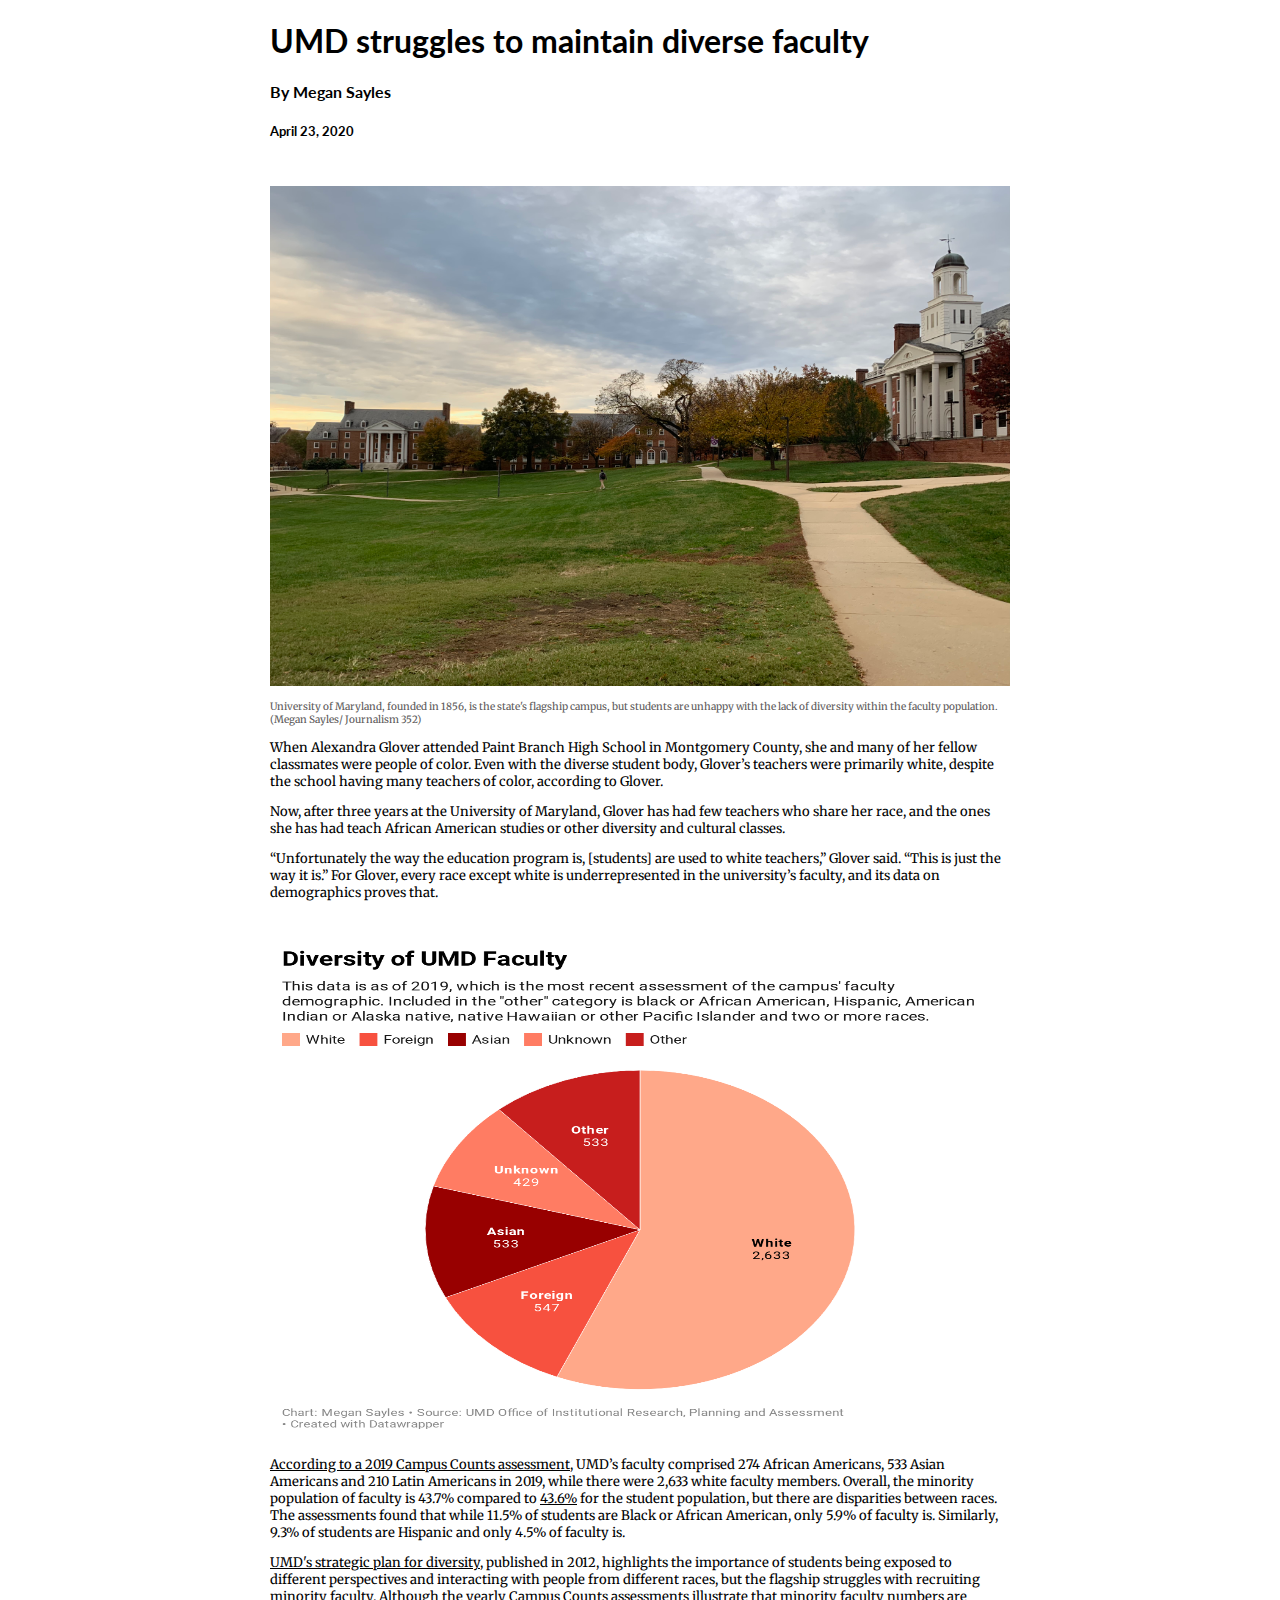
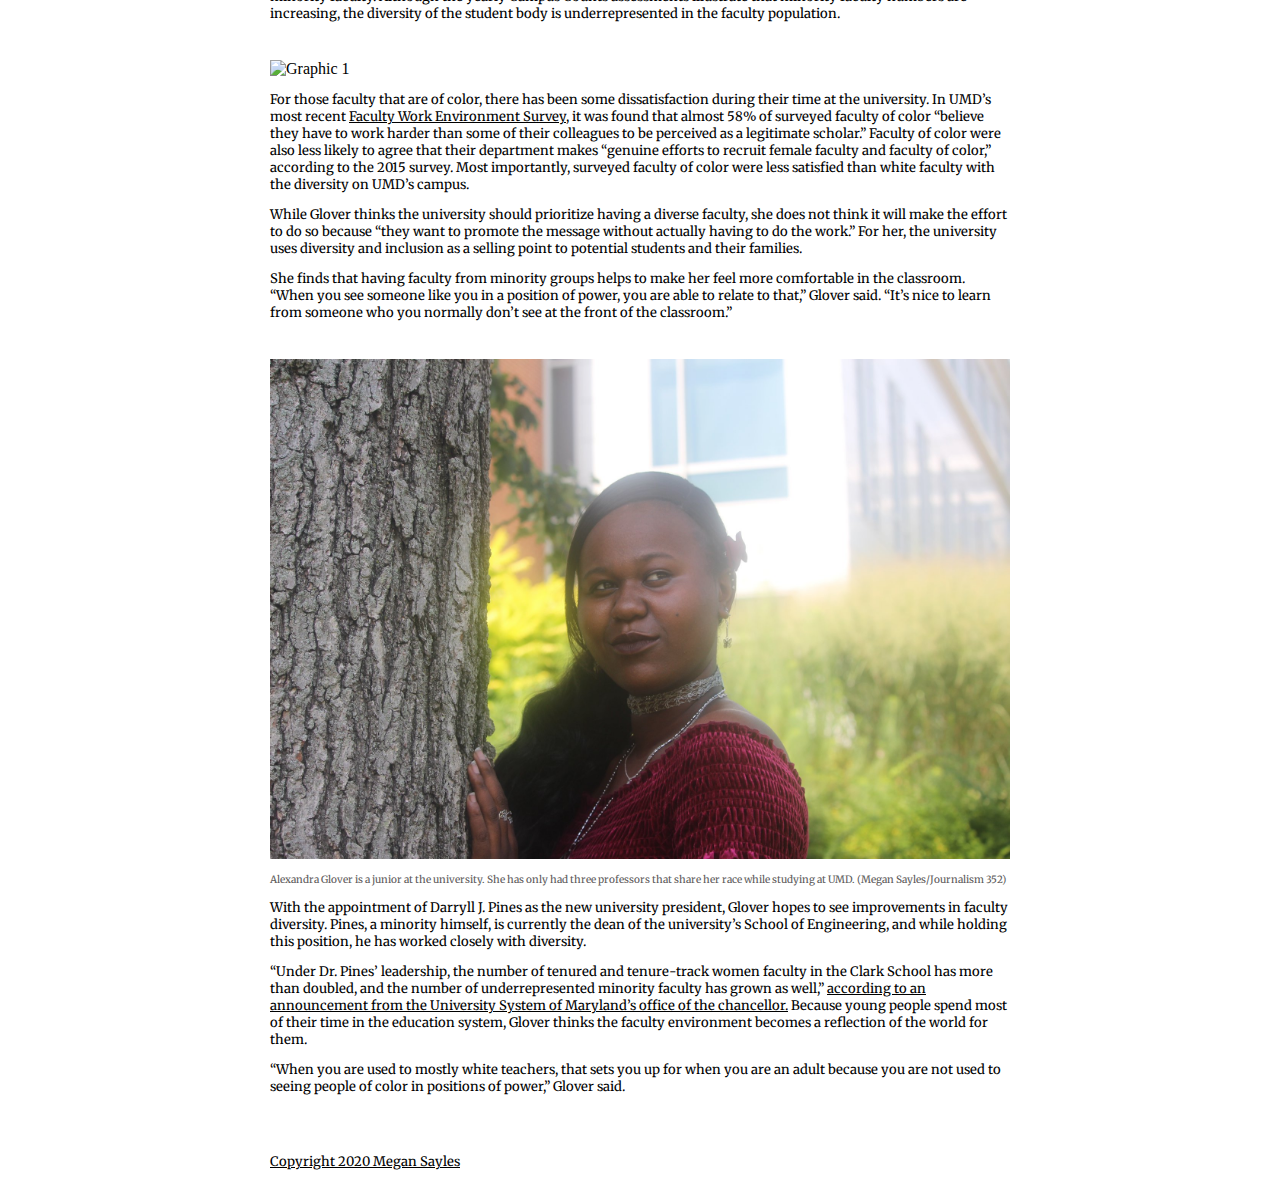
==== final-project/index.html @ bae2ed4a "Final-Project" ====
<!DOCTYPE html>
<html lang= "en">
<head>
  <link href="https://fonts.googleapis.com/css2?family=Lato&family=Merriweather&display=swap" rel="stylesheet">
  <link rel="stylesheet" type="text/css" href="style.css">
  <title>UMD Struggles to Maintain Diverse Faculty</title>
</head>
  <body>
    <h1>UMD struggles to maintain diverse faculty</h1>
    <h4>By Megan Sayles</h4>
    <h5>April 23, 2020</h5>
      <img src="images/352pic2.jpg" alt="Picture of UMD Campus">
      <p class="caption1">University of Maryland, founded in 1856, is the state's flagship campus,
        but students are unhappy with the lack of diversity within the faculty population. (Megan Sayles/
        Journalism 352)</p>
      <p>When Alexandra Glover attended Paint Branch High School in Montgomery County,
      she and many of her fellow classmates were people of color. Even with the diverse
      student body, Glover’s teachers were primarily white, despite the school  having
      many teachers of color, according to Glover. </p>

      <p>Now, after three years at the University of Maryland, Glover has had few
      teachers who share her race, and the ones she has had teach African American studies
      or other diversity and cultural classes.</p>

      <p>“Unfortunately the way the education program is, [students] are used to white
      teachers,” Glover said. “This is just the way it is.” For Glover, every race except
      white is underrepresented in the university’s faculty, and its data on demographics
      proves that.</p>

    <div class="graphic2">
      <img src="images/graphic2.png" alt="Graphic 2">
    </div>

      <p><a href="https://www.irpa.umd.edu/CampusCounts/Employees/employeesumm.pdf">
      According to a 2019 Campus Counts assessment,</a> UMD’s faculty comprised
      274 African Americans, 533 Asian Americans and 210 Latin Americans in 2019, while
      there were 2,633 white faculty members. Overall, the minority population of faculty
      is 43.7% compared to <a href="https://irpa.umd.edu/CampusCounts/Enrollments/stuprofile_allug.pdf">43.6%</a> for the student population,
      but there are disparities between races. The assessments found that while 11.5% of students are Black or African American, only 5.9% of
      faculty is. Similarly, 9.3% of students are Hispanic and only 4.5% of faculty is.</p>




      <p><a href="https://issuu.com/umaryland/docs/22628">UMD's strategic plan for diversity,</a> published in 2012, highlights the importance of
      students being exposed to different perspectives and interacting with people from
      different races, but the flagship struggles with recruiting minority faculty. Although the yearly Campus Counts assessments illustrate that
      minority faculty numbers are increasing, the diversity of the student body is underrepresented
      in the faculty population.</p>

      <div class="graphic1">
        <img src="images/graphic1.png" alt="Graphic 1">
      </div>

      <p>For those faculty that are of color, there has been some dissatisfaction during their
      time at the university. In UMD’s most recent <a href="https://www.advance.umd.edu/sites/default/files/University%20of%20Maryland%20Faculty%20Work%20Environment%20Survey%202015%20Executive%20Summary%20FINAL.pdf">
      Faculty Work Environment Survey,</a> it was
      found that almost 58% of surveyed faculty of color “believe they have to work harder
      than some of their colleagues to be perceived as a legitimate scholar.” Faculty of
      color were also less likely to agree that their department makes “genuine efforts to
      recruit female faculty and faculty of color,” according to the 2015 survey. Most
      importantly, surveyed faculty of color were less satisfied than white faculty with
      the diversity on UMD’s campus.</p>

      <p>While Glover thinks the university should prioritize having a diverse faculty,
      she does not think it will make the effort to do so because “they want to promote
      the message without actually having to do the work.” For her, the university uses
      diversity and inclusion as a selling point to potential students and their families.</p>

       <p>She finds that having faculty from minority groups helps to make her feel more
      comfortable in the classroom. “When you see someone like you in a position of
      power, you are able to relate to that,” Glover said. “It’s nice to learn from
      someone who you normally don’t see at the front of the classroom.”</p>

      <img src="images/alex.jpg" alt="Picture of Alex">
      <p class="caption2"> Alexandra Glover is a junior at the university. She has only had three
        professors that share her race while studying at UMD. (Megan Sayles/Journalism 352)<p>

      <p>With the appointment of Darryll J. Pines as the new university president,
      Glover hopes to see improvements in faculty diversity. Pines, a minority himself,
      is currently the dean of the university’s School of Engineering, and while holding
      this position, he has worked closely with diversity.</p>

      <p>“Under Dr. Pines’ leadership, the number of tenured and tenure-track women faculty
      in the Clark School has more than doubled, and the number of underrepresented minority
      faculty has grown as well,” <a href="https://umd.edu/presidential-search">according to an announcement from the University System of
      Maryland’s office of the chancellor.</a> Because young people spend most of their time in
      the education system, Glover thinks the faculty environment becomes a reflection of
      the world for them.</p>

      <p>“When you are used to mostly white teachers, that sets you up for when you are an
      adult because you are not used to seeing people of color in positions of power,” Glover said.</p>

      <p class="copyright"><a href="https://msayles.github.io/jour352/portfolio/index.html">Copyright 2020 Megan Sayles</a></p>
    </body>

</html>
---- final-project/style.css ----
body {
  margin: 0 auto;
  width: 740px;
}
h1 {
  font-family: 'Lato', sans-serif;
}
h4 {
  font-family: 'Lato', sans-serif;
}
h5 {
  font-family: 'Lato', sans-serif;
}
p {
  font-size: 13px;
  font-family: 'Merriweather', serif;
}
img {
  width:740px;
  height:500px;
  padding-bottom: 0px;
  padding-top: 25px;
}
.graphic1 {
  display: inline-block;
}
.graphic2 {
  display: inline-block;
}
a {
  color:black;
}
a:hover {
  color:#757a82;
}
.caption1 {
  padding-top: 0px;
  color: #5c5a5a;
  font-size: 10px;
}
.caption2 {
  padding-top: 0px;
  color: #5c5a5a;
  font-size:10px;
}
.copyright {
  padding-top: 45px;
}
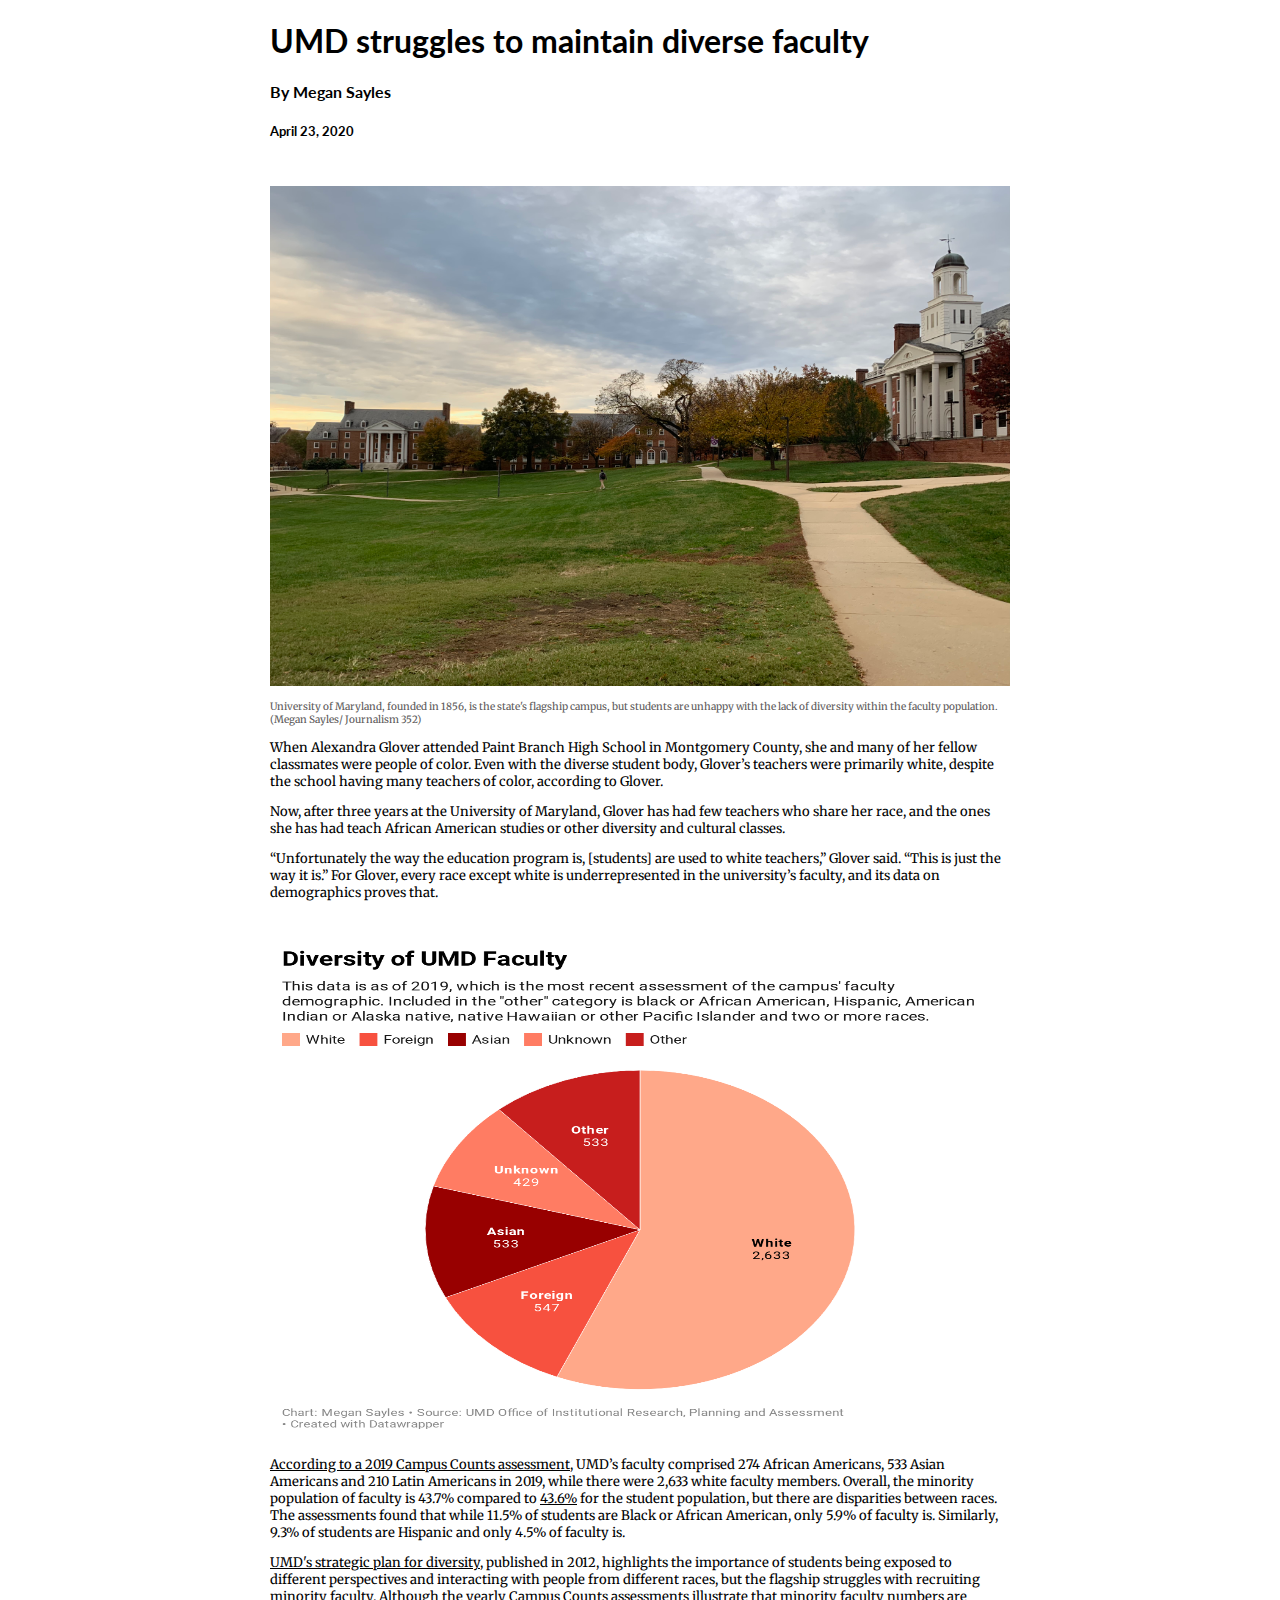
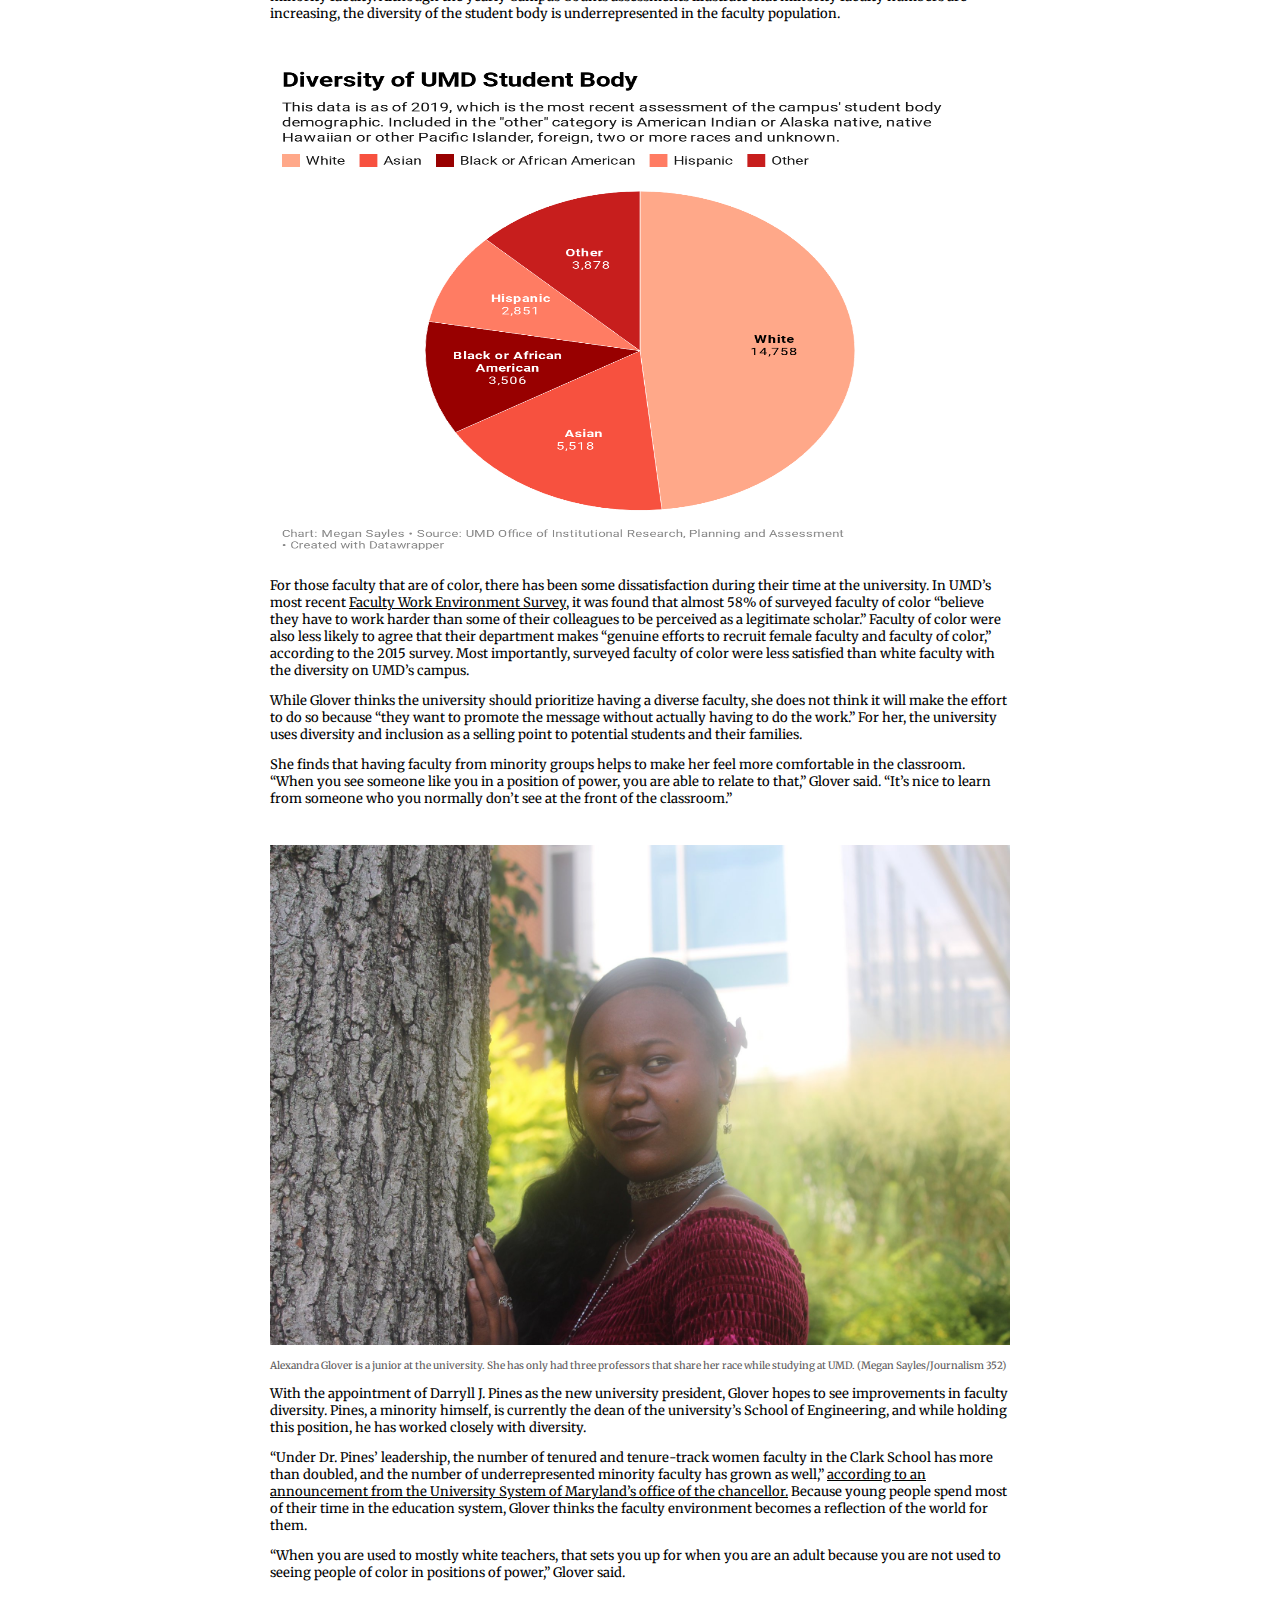
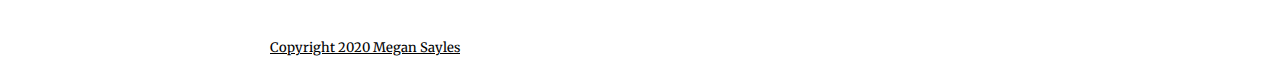
==== commit fa70479e: "final project 2" ====
--- a/final-project/index.html
+++ b/final-project/index.html
@@ -49,7 +49,7 @@
       in the faculty population.</p>
 
       <div class="graphic1">
-        <img src="images/graphic1.png" alt="Graphic 1">
+        <img src="images/Graphic1.png" alt="Graphic 1">
       </div>
 
       <p>For those faculty that are of color, there has been some dissatisfaction during their
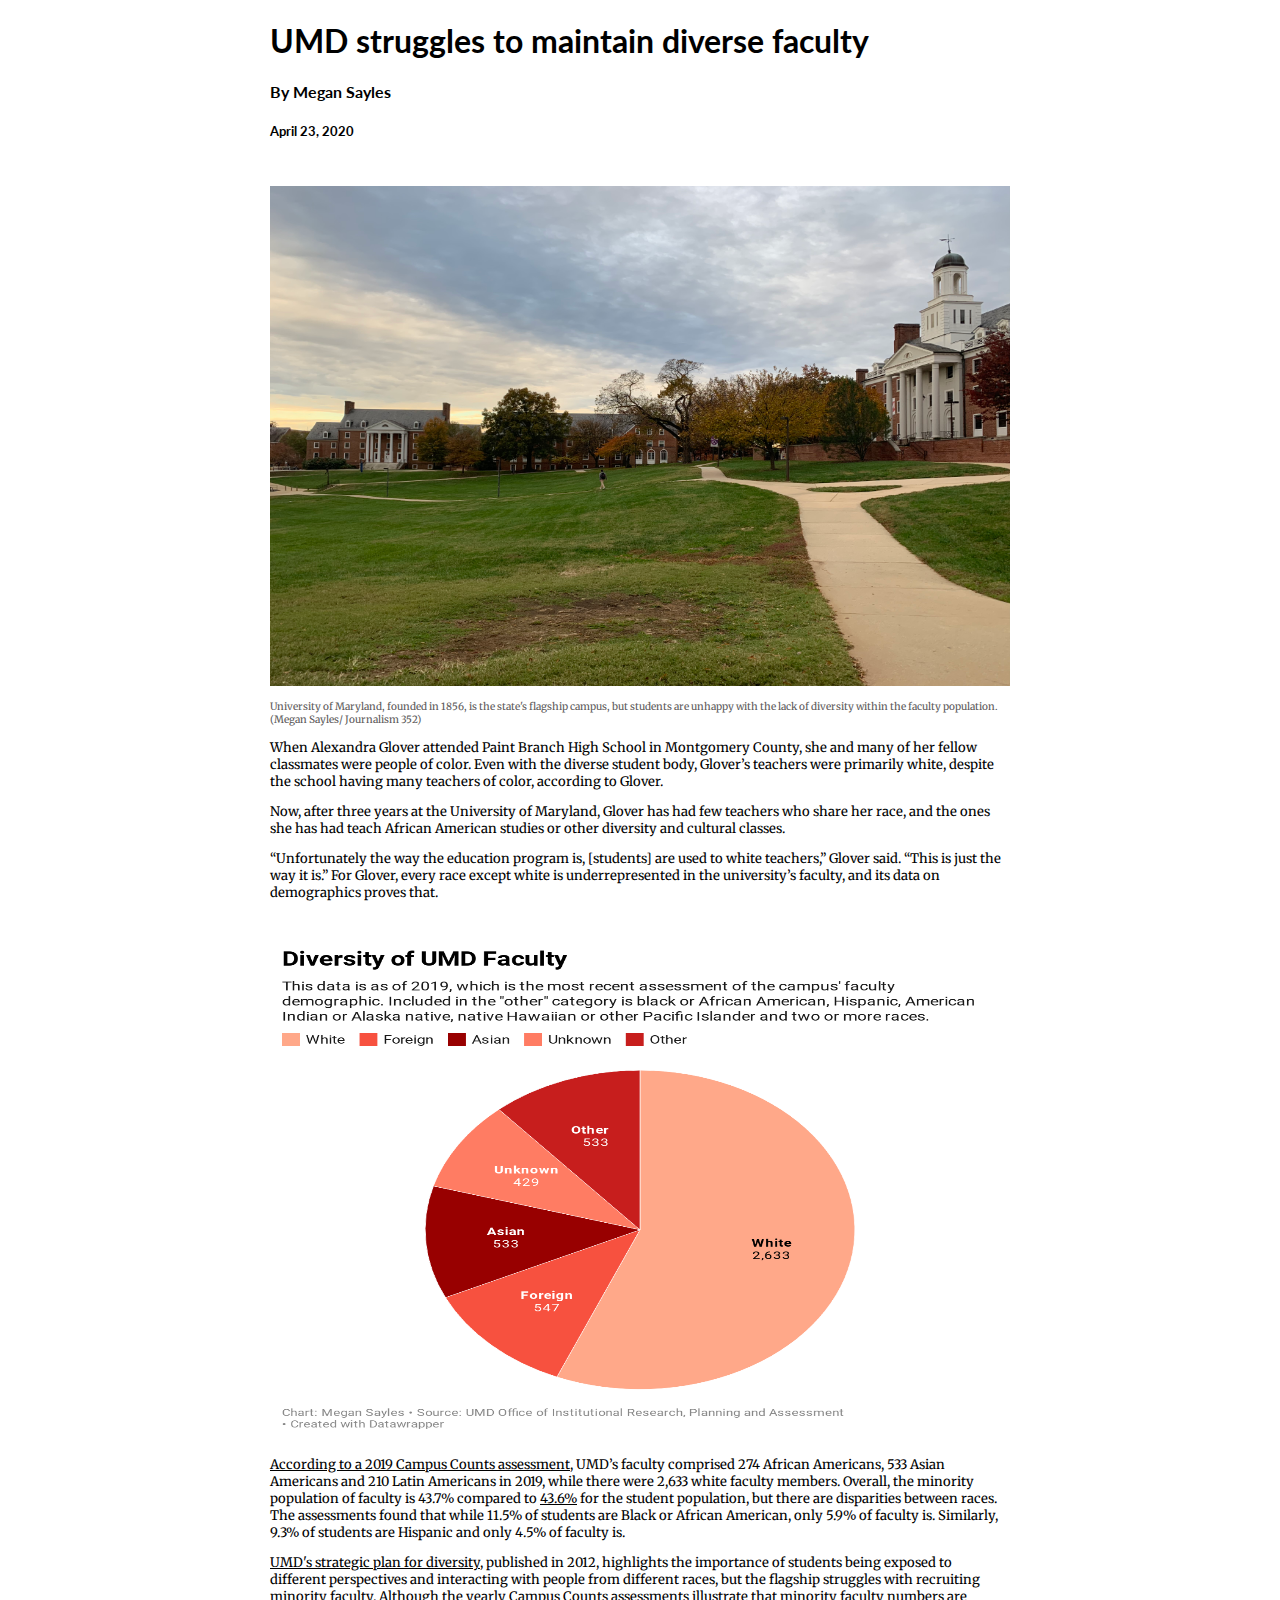
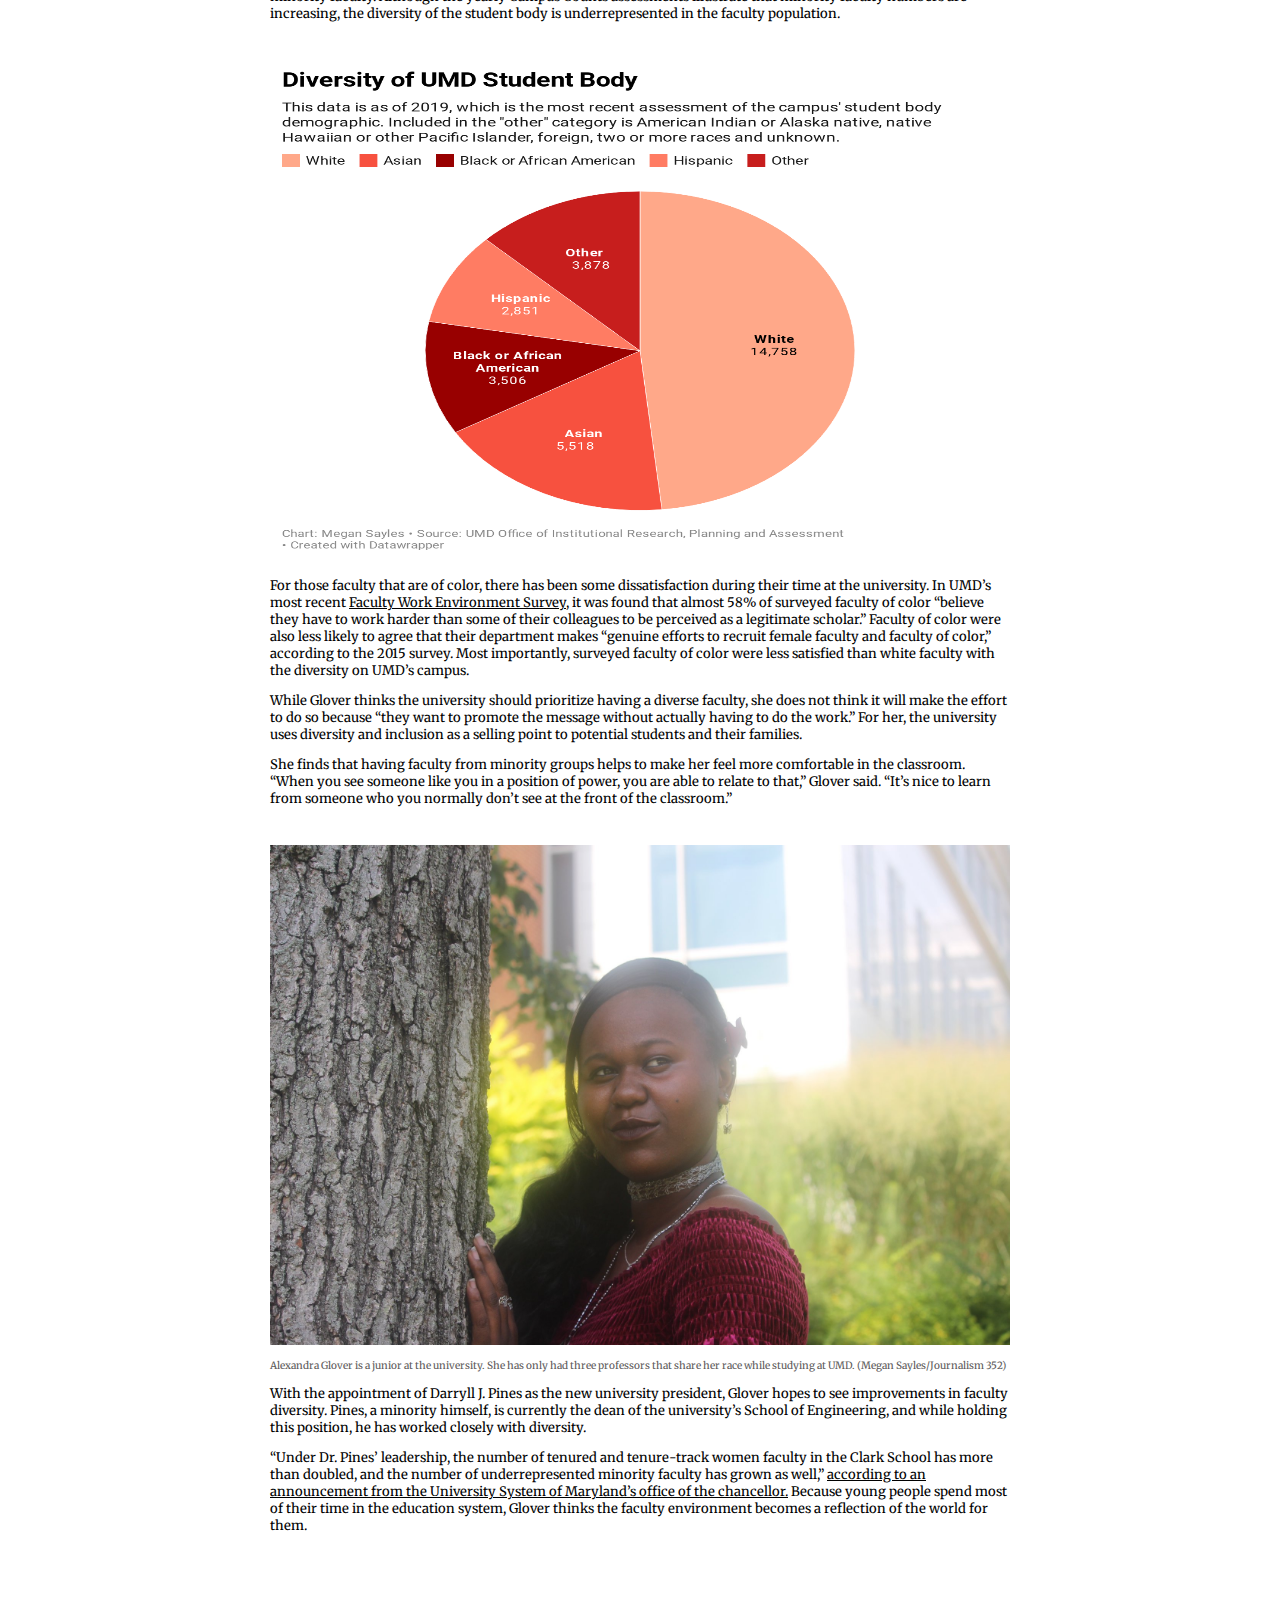
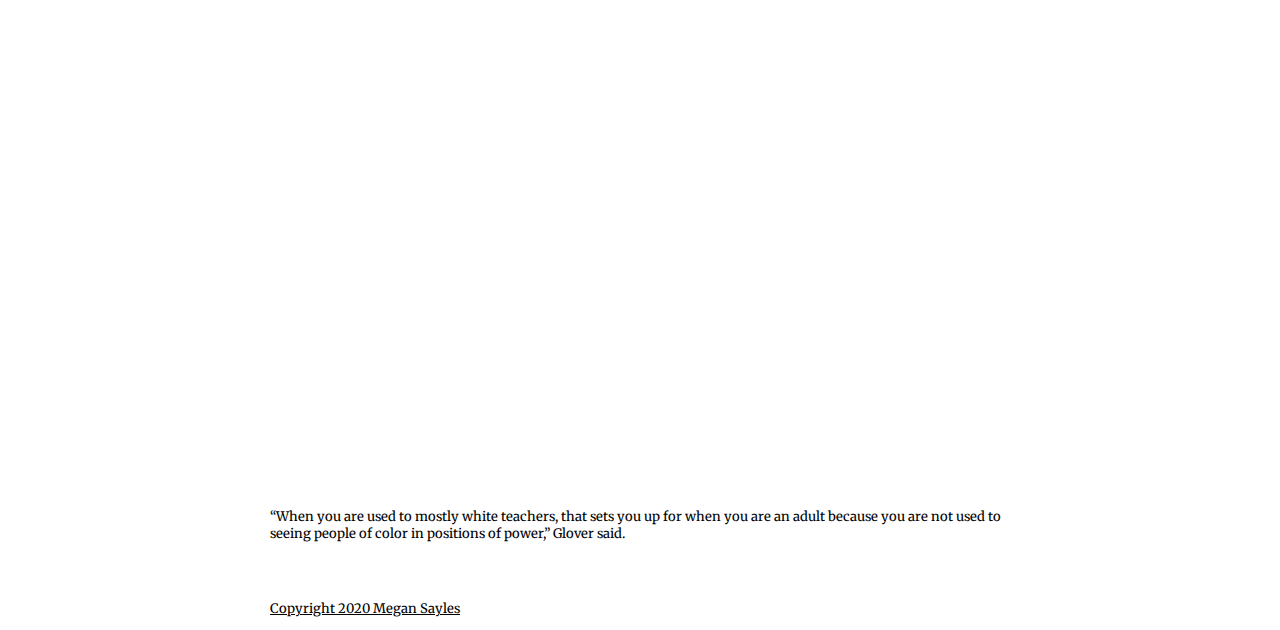
==== commit 9f300226: "trying something" ====
--- a/final-project/index.html
+++ b/final-project/index.html
@@ -88,6 +88,8 @@
       the education system, Glover thinks the faculty environment becomes a reflection of
       the world for them.</p>
 
+      <iframe src="//datawrapper.dwcdn.net/Ci4qK/5/" width="100%" height="544" scrolling="no" frameborder="0" allowtransparency="true"></iframe>
+
       <p>“When you are used to mostly white teachers, that sets you up for when you are an
       adult because you are not used to seeing people of color in positions of power,” Glover said.</p>
 
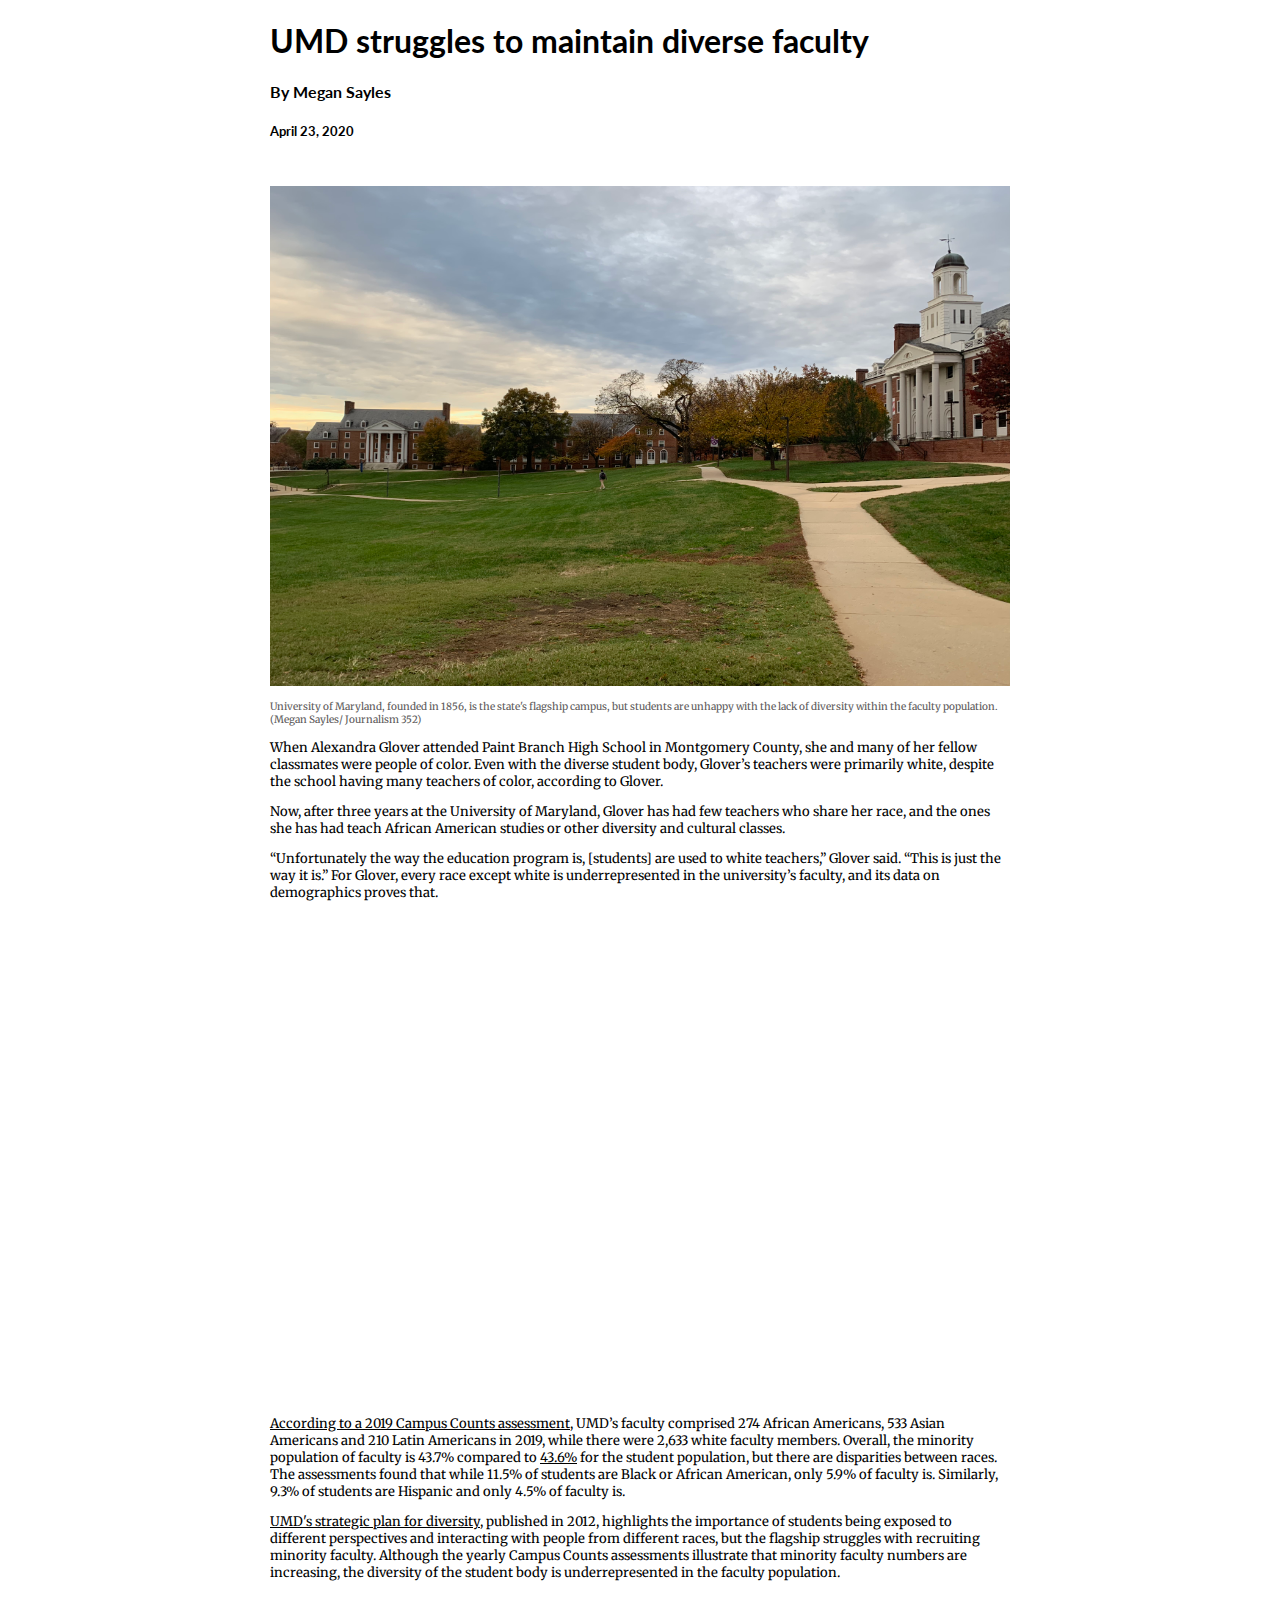
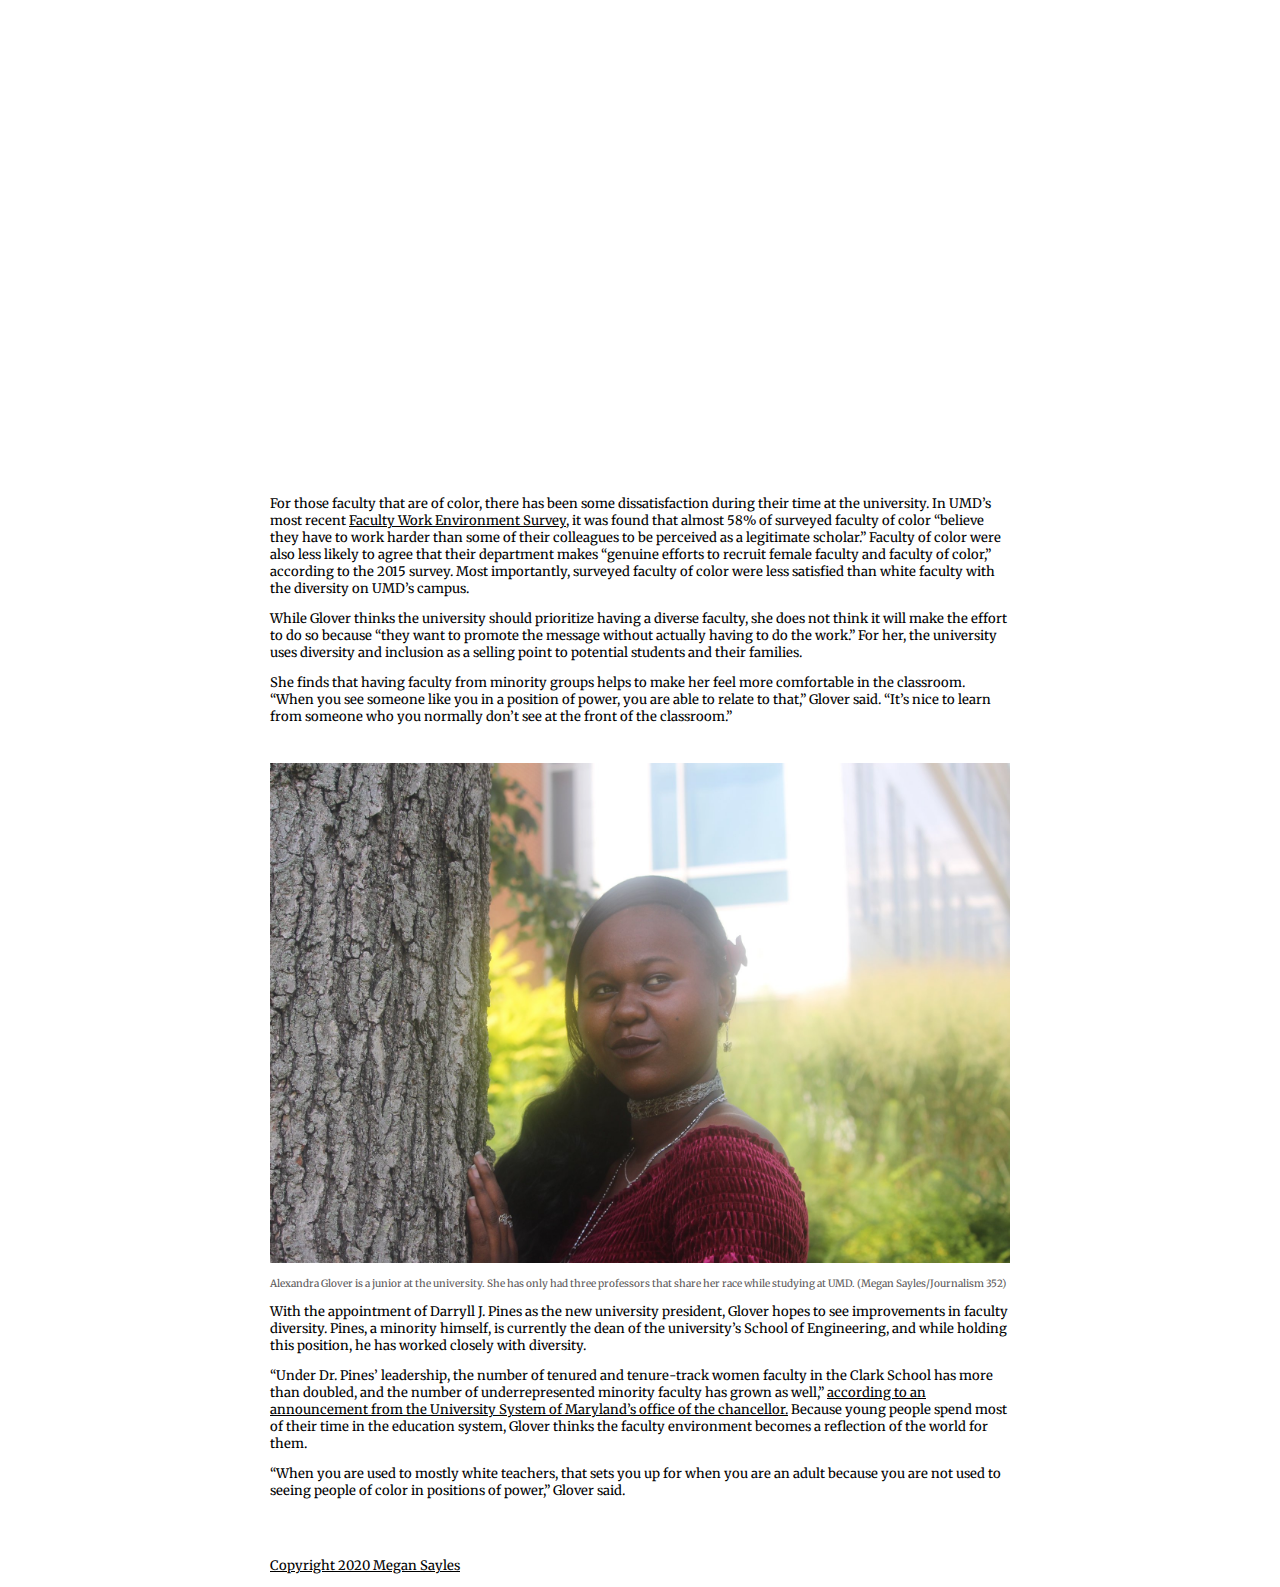
==== commit df17cc1f: "new final project" ====
--- a/final-project/index.html
+++ b/final-project/index.html
@@ -27,9 +27,10 @@
       white is underrepresented in the university’s faculty, and its data on demographics
       proves that.</p>
 
-    <div class="graphic2">
-      <img src="images/graphic2.png" alt="Graphic 2">
-    </div>
+      <iframe title="Diversity of UMD Faculty " aria-label="Interactive pie chart" id="datawrapper-chart-jk1Tz"
+      src="//datawrapper.dwcdn.net/jk1Tz/3/" scrolling="no" frameborder="0" style="width: 0; min-width: 100% !important;
+      border: none;" height="484"></iframe><script type="text/javascript">!function(){"use strict";window.addEventListener("message",function(a){if(void 0!==a.data["datawrapper-height"])for(var e in a.data["datawrapper-height"]){var t=document.getElementById("datawrapper-chart-"+e)||document.querySelector("iframe[src*='"+e+"']");t&&(t.style.height=a.data["datawrapper-height"][e]+"px")}})}();
+      </script>
 
       <p><a href="https://www.irpa.umd.edu/CampusCounts/Employees/employeesumm.pdf">
       According to a 2019 Campus Counts assessment,</a> UMD’s faculty comprised
@@ -48,9 +49,11 @@
       minority faculty numbers are increasing, the diversity of the student body is underrepresented
       in the faculty population.</p>
 
-      <div class="graphic1">
-        <img src="images/Graphic1.png" alt="Graphic 1">
-      </div>
+      <iframe title="Diversity of UMD Student Body " aria-label="Interactive pie chart" id="datawrapper-chart-Ci4qK"
+      src="//datawrapper.dwcdn.net/Ci4qK/6/" scrolling="no"
+      frameborder="0" style="width: 0; min-width: 100% !important; border: none;" height="484"></iframe><script
+      type="text/javascript">!function(){"use strict";window.addEventListener("message",function(a){if(void 0!==a.data["datawrapper-height"])for(var e in a.data["datawrapper-height"]){var t=document.getElementById("datawrapper-chart-"+e)||document.querySelector("iframe[src*='"+e+"']");t&&(t.style.height=a.data["datawrapper-height"][e]+"px")}})}();
+      </script>
 
       <p>For those faculty that are of color, there has been some dissatisfaction during their
       time at the university. In UMD’s most recent <a href="https://www.advance.umd.edu/sites/default/files/University%20of%20Maryland%20Faculty%20Work%20Environment%20Survey%202015%20Executive%20Summary%20FINAL.pdf">
@@ -88,7 +91,7 @@
       the education system, Glover thinks the faculty environment becomes a reflection of
       the world for them.</p>
 
-      <iframe src="//datawrapper.dwcdn.net/Ci4qK/5/" width="100%" height="544" scrolling="no" frameborder="0" allowtransparency="true"></iframe>
+
 
       <p>“When you are used to mostly white teachers, that sets you up for when you are an
       adult because you are not used to seeing people of color in positions of power,” Glover said.</p>
--- a/final-project/style.css
+++ b/final-project/style.css
@@ -21,12 +21,7 @@
   padding-bottom: 0px;
   padding-top: 25px;
 }
-.graphic1 {
-  display: inline-block;
-}
-.graphic2 {
-  display: inline-block;
-}
+
 a {
   color:black;
 }
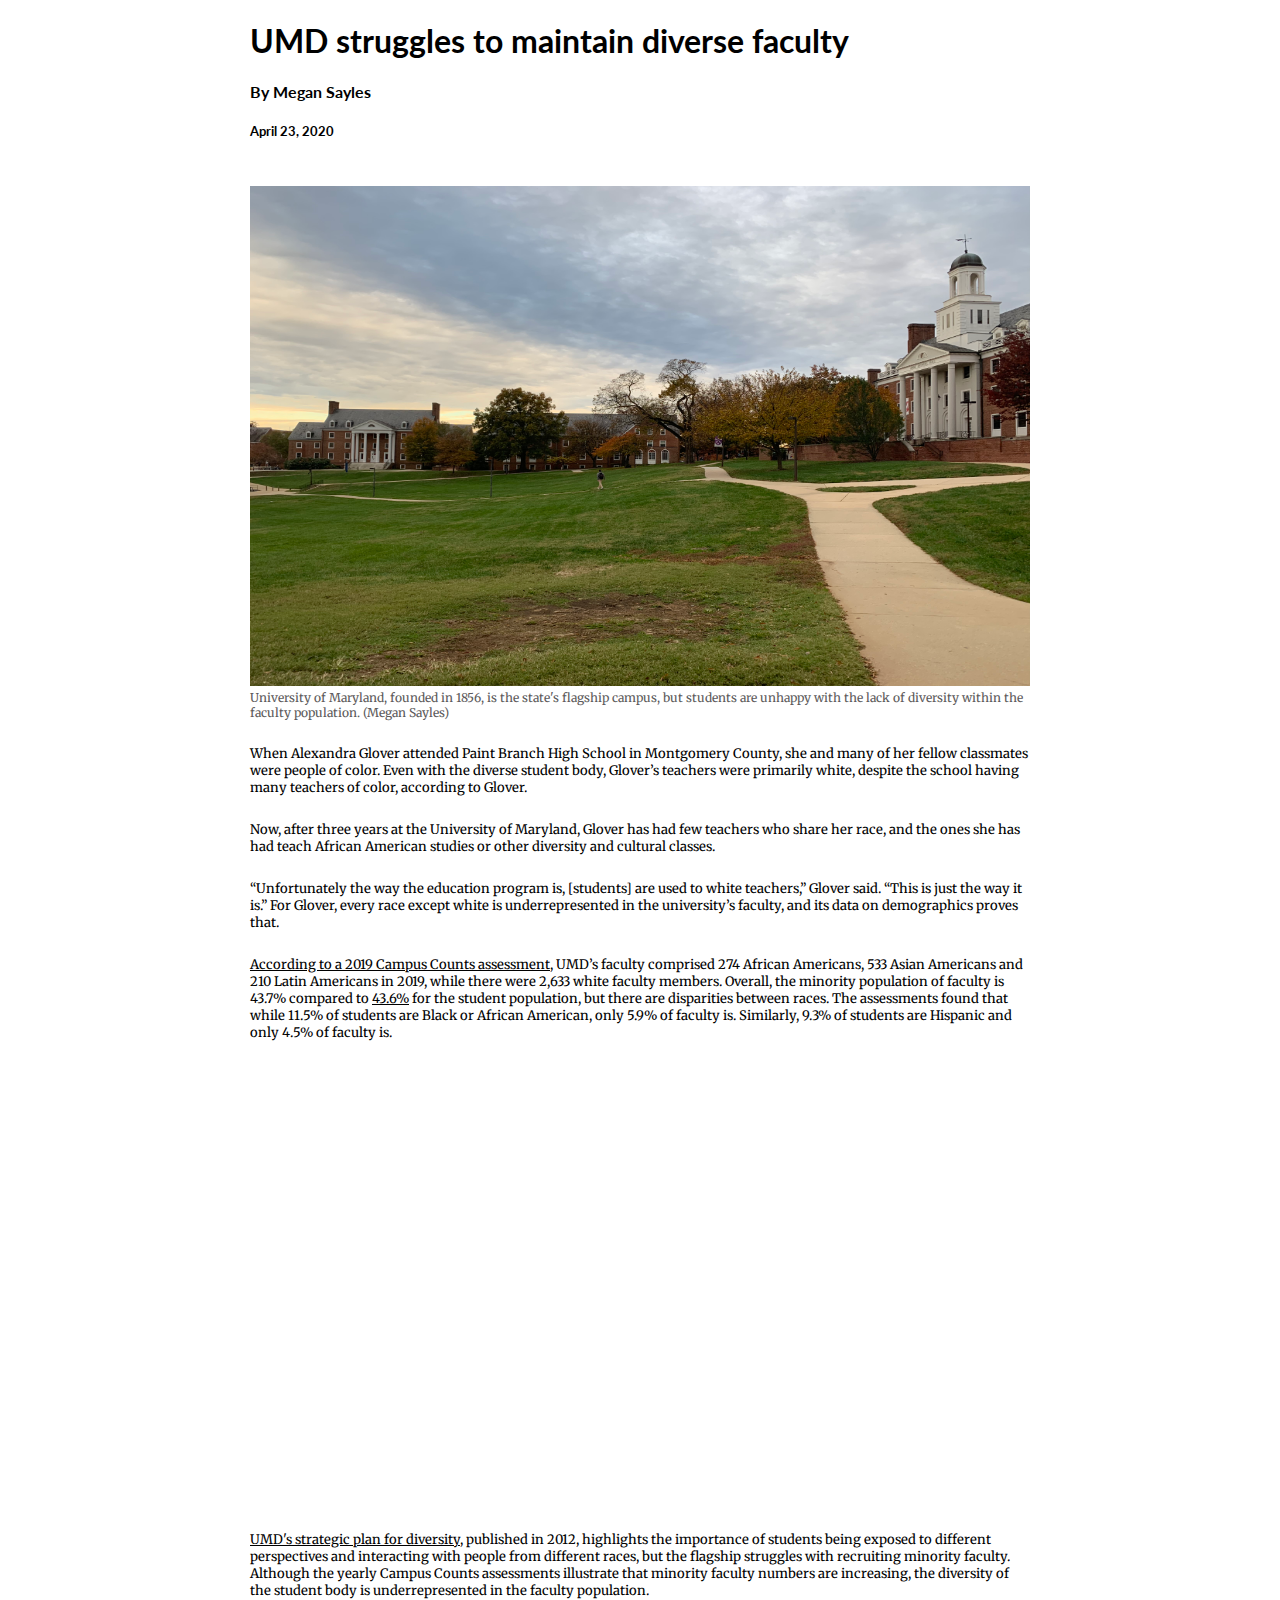
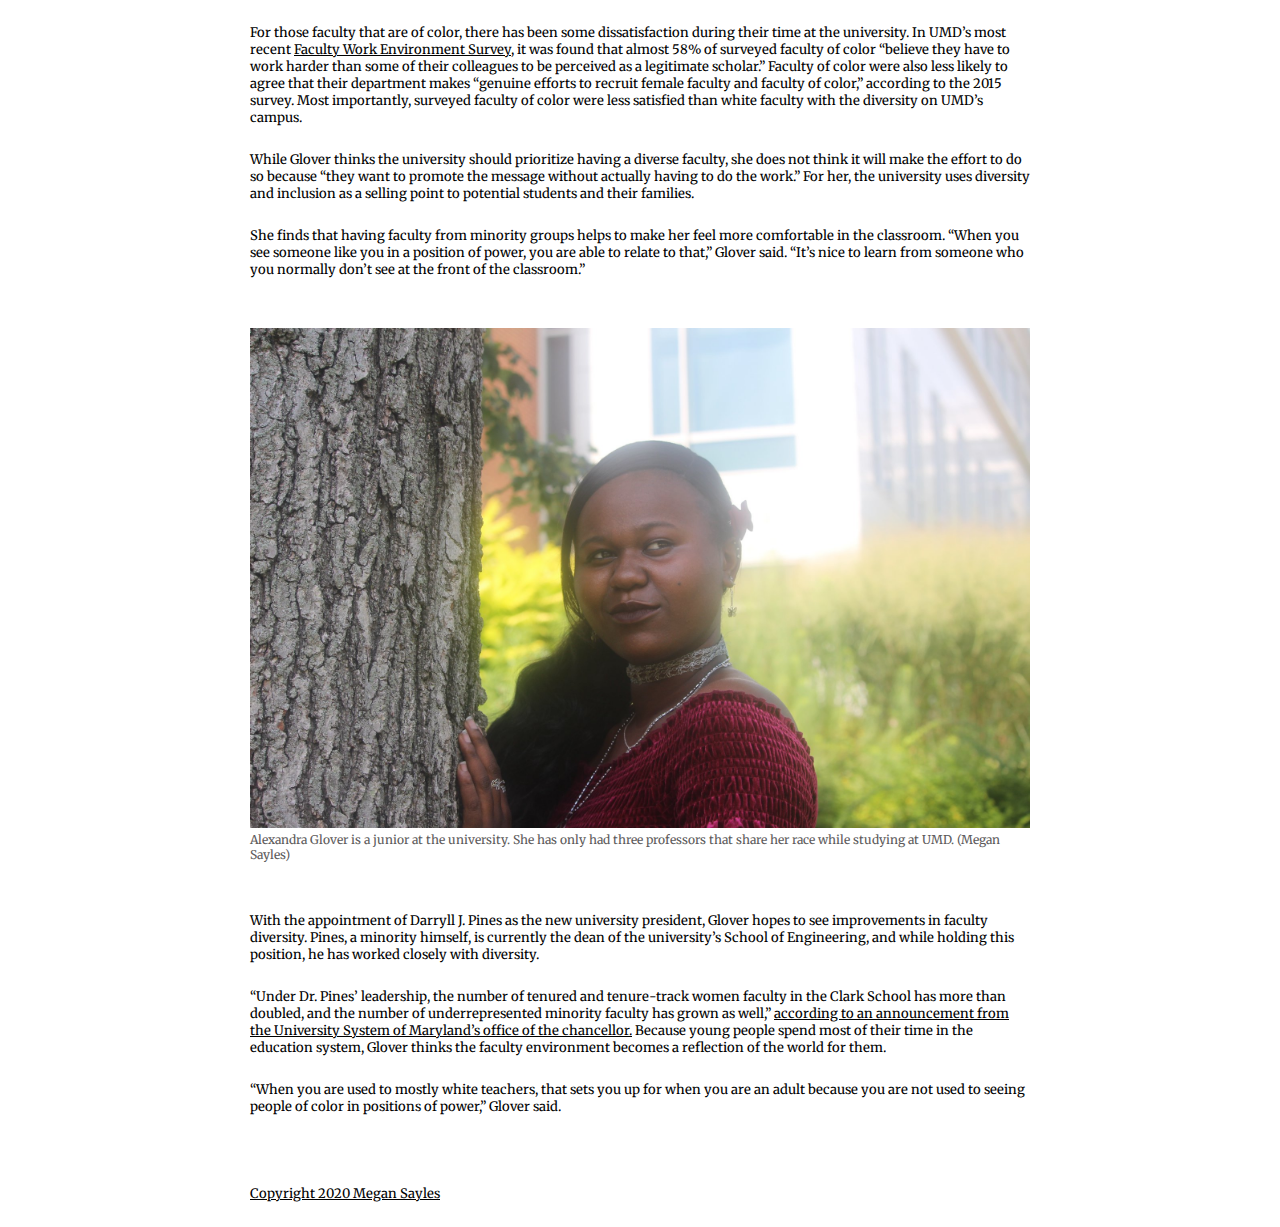
==== commit 37797ac1: "updated final project" ====
--- a/final-project/index.html
+++ b/final-project/index.html
@@ -11,8 +11,7 @@
     <h5>April 23, 2020</h5>
       <img src="images/352pic2.jpg" alt="Picture of UMD Campus">
       <p class="caption1">University of Maryland, founded in 1856, is the state's flagship campus,
-        but students are unhappy with the lack of diversity within the faculty population. (Megan Sayles/
-        Journalism 352)</p>
+        but students are unhappy with the lack of diversity within the faculty population. (Megan Sayles)</p>
       <p>When Alexandra Glover attended Paint Branch High School in Montgomery County,
       she and many of her fellow classmates were people of color. Even with the diverse
       student body, Glover’s teachers were primarily white, despite the school  having
@@ -27,10 +26,6 @@
       white is underrepresented in the university’s faculty, and its data on demographics
       proves that.</p>
 
-      <iframe title="Diversity of UMD Faculty " aria-label="Interactive pie chart" id="datawrapper-chart-jk1Tz"
-      src="//datawrapper.dwcdn.net/jk1Tz/3/" scrolling="no" frameborder="0" style="width: 0; min-width: 100% !important;
-      border: none;" height="484"></iframe><script type="text/javascript">!function(){"use strict";window.addEventListener("message",function(a){if(void 0!==a.data["datawrapper-height"])for(var e in a.data["datawrapper-height"]){var t=document.getElementById("datawrapper-chart-"+e)||document.querySelector("iframe[src*='"+e+"']");t&&(t.style.height=a.data["datawrapper-height"][e]+"px")}})}();
-      </script>
 
       <p><a href="https://www.irpa.umd.edu/CampusCounts/Employees/employeesumm.pdf">
       According to a 2019 Campus Counts assessment,</a> UMD’s faculty comprised
@@ -40,8 +35,8 @@
       but there are disparities between races. The assessments found that while 11.5% of students are Black or African American, only 5.9% of
       faculty is. Similarly, 9.3% of students are Hispanic and only 4.5% of faculty is.</p>
 
-
-
+      <iframe title="Diversity of UMD Student Body and Faculty " aria-label="Split Bars" id="datawrapper-chart-jvIXp" src="https://datawrapper.dwcdn.net/jvIXp/1/" scrolling="no" frameborder="0" style="width: 0; min-width: 100% !important; border: none;" height="448"></iframe><script type="text/javascript">!function(){"use strict";window.addEventListener("message",(function(a){if(void 0!==a.data["datawrapper-height"])for(var e in a.data["datawrapper-height"]){var t=document.getElementById("datawrapper-chart-"+e)||document.querySelector("iframe[src*='"+e+"']");t&&(t.style.height=a.data["datawrapper-height"][e]+"px")}}))}();
+      </script>
 
       <p><a href="https://issuu.com/umaryland/docs/22628">UMD's strategic plan for diversity,</a> published in 2012, highlights the importance of
       students being exposed to different perspectives and interacting with people from
@@ -49,11 +44,6 @@
       minority faculty numbers are increasing, the diversity of the student body is underrepresented
       in the faculty population.</p>
 
-      <iframe title="Diversity of UMD Student Body " aria-label="Interactive pie chart" id="datawrapper-chart-Ci4qK"
-      src="//datawrapper.dwcdn.net/Ci4qK/6/" scrolling="no"
-      frameborder="0" style="width: 0; min-width: 100% !important; border: none;" height="484"></iframe><script
-      type="text/javascript">!function(){"use strict";window.addEventListener("message",function(a){if(void 0!==a.data["datawrapper-height"])for(var e in a.data["datawrapper-height"]){var t=document.getElementById("datawrapper-chart-"+e)||document.querySelector("iframe[src*='"+e+"']");t&&(t.style.height=a.data["datawrapper-height"][e]+"px")}})}();
-      </script>
 
       <p>For those faculty that are of color, there has been some dissatisfaction during their
       time at the university. In UMD’s most recent <a href="https://www.advance.umd.edu/sites/default/files/University%20of%20Maryland%20Faculty%20Work%20Environment%20Survey%202015%20Executive%20Summary%20FINAL.pdf">
@@ -77,7 +67,7 @@
 
       <img src="images/alex.jpg" alt="Picture of Alex">
       <p class="caption2"> Alexandra Glover is a junior at the university. She has only had three
-        professors that share her race while studying at UMD. (Megan Sayles/Journalism 352)<p>
+        professors that share her race while studying at UMD. (Megan Sayles)<p>
 
       <p>With the appointment of Darryll J. Pines as the new university president,
       Glover hopes to see improvements in faculty diversity. Pines, a minority himself,
--- a/final-project/style.css
+++ b/final-project/style.css
@@ -1,12 +1,16 @@
 body {
   margin: 0 auto;
-  width: 740px;
+  width: 80%;
+  max-width:780px;
 }
 h1 {
   font-family: 'Lato', sans-serif;
+  margin-bottom: 0px;
 }
 h4 {
   font-family: 'Lato', sans-serif;
+  margin-bottom: 0px;
+
 }
 h5 {
   font-family: 'Lato', sans-serif;
@@ -14,29 +18,33 @@
 p {
   font-size: 13px;
   font-family: 'Merriweather', serif;
+  padding-bottom: 12px;
 }
 img {
-  width:740px;
+  width:100%;
   height:500px;
   padding-bottom: 0px;
   padding-top: 25px;
+  margin-bottom: 0px;
 }
 
 a {
   color:black;
 }
 a:hover {
-  color:#757a82;
+  color:#de1010;
 }
 .caption1 {
   padding-top: 0px;
   color: #5c5a5a;
-  font-size: 10px;
+  font-size: 12px;
+  margin-top: 0px;
 }
 .caption2 {
   padding-top: 0px;
   color: #5c5a5a;
-  font-size:10px;
+  font-size:12px;
+  margin-top: 0px;
 }
 .copyright {
   padding-top: 45px;
